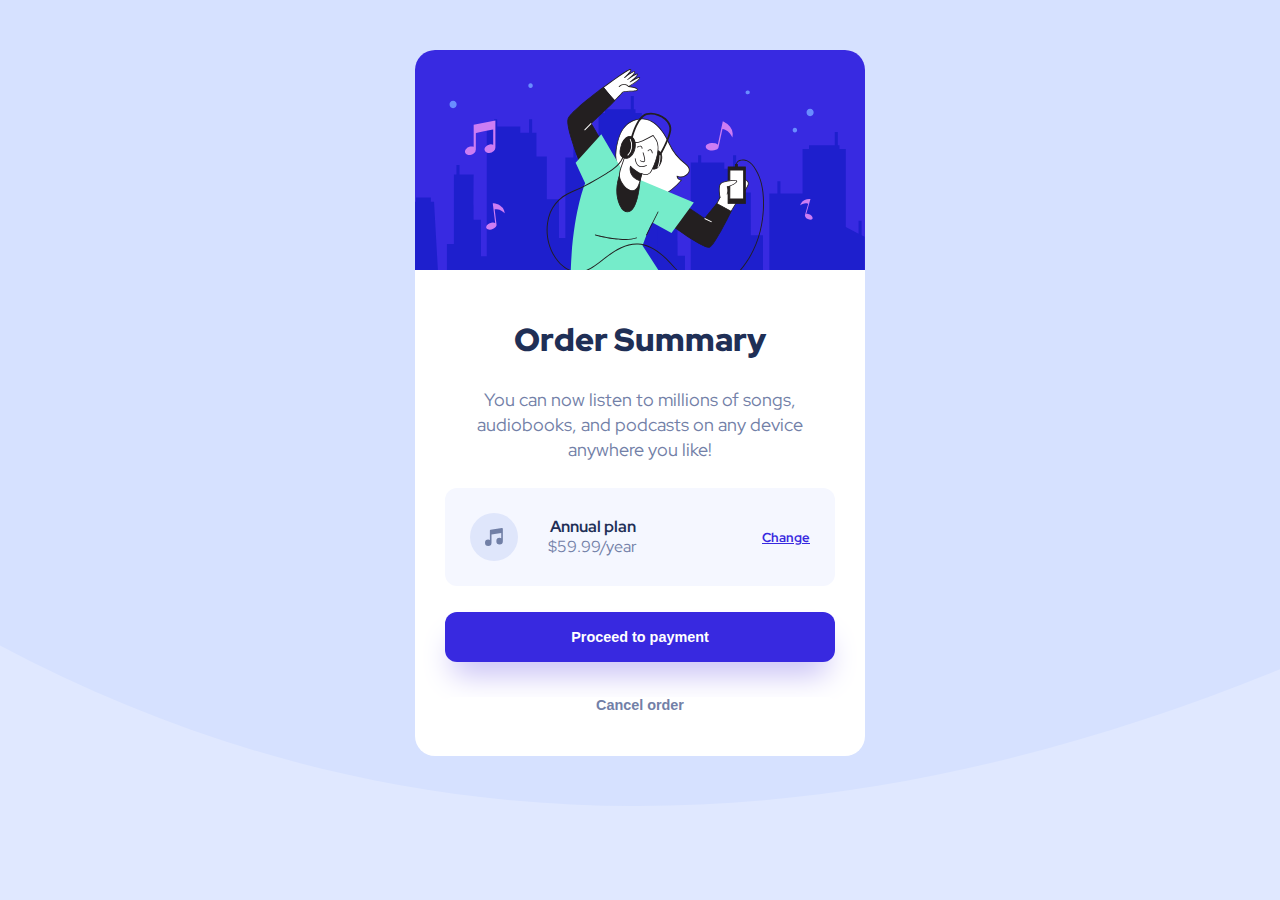
==== index1.html @ 705d6ed3 "created a new repository" ====
<!DOCTYPE html>
<html lang="en">
<head>
    <meta charset="UTF-8">
    <meta http-equiv="X-UA-Compatible" content="IE-edge">
    <meta name="viewport" content="width=device-width, initial-scale=1.0">
    <link rel="stylesheet" href="styles.css">
    <title>Order Summary Component</title>
</head>
<body>
    <div class="card">
        <img class="hero-img" src="images/illustration-hero.svg" alt="illustration-hero">

        <div class="container">
            <h2 class="title">Order Summary</h2>

            <p class="order-description">You can now listen to millions of songs, audiobooks, and podcasts on any 
            device anywhere you like!</p>

            <div class="plan-container">
                <img src="images/icon-music.svg" alt="icon">
                <div class="plan-description">
                    <strong>Annual plan</strong>
                    <p>$59.99/year</p>
                </div>
                <a href="#">Change</a>
            </div>

            <button class="proceed-button">Proceed to payment</button>
            <button class="cancel-button">Cancel order</button>
        </div>
        
    </div>
</body>
</html>
---- styles.css ----
@import url('https://fonts.googleapis.com/css2?family=Fugaz+One&family=Nunito&family=Raleway:ital,wght@0,100;0,200;0,300;0,400;0,500;0,600;0,700;0,800;0,900;1,100;1,200;1,300;1,400;1,500;1,600;1,700;1,800;1,900&family=Red+Hat+Display:ital,wght@0,300;0,400;0,500;0,600;0,700;0,800;0,900;1,300;1,400;1,500;1,600;1,700;1,800;1,900&display=swap');


*{
    margin: 0;
    padding: 0;
    box-sizing: border-box;
}

:root{
    --Pale-blue: hsl(225, 100%, 94%);
    --Bright-blue: hsl(245, 75%, 52%);

    /*Neutral*/

    --Very-pale-blue: hsl(225, 100%, 98%);
    --Desaturated-blue: hsl(224, 23%, 55%);
    --Dark-blue: hsl(223, 47%, 23%);
}

body{
    background-image: url(images/pattern-background-desktop.svg);
    background-repeat: no-repeat;
    background-size: cover;
    background-color: var(--Pale-blue);
    font-size: 16px;
    font-family: "Red Hat Display", sans-serif;
}

.card{
    width: 450px;
    color: var(--Desaturated-blue);
    border-radius: 20px;
    overflow: hidden;
    background-color: white;
    margin: 50px auto;
}

.title{
    color: var(--Dark-blue);
    font-weight: 900;
    font-size: 32px;
}

.hero-img{
    width: 100%;
    
}

.container{
    padding: 30px;
    display: flex;
    flex-direction: column;
    justify-content: center;
    text-align: center;
    font-size: 18px;
}

.container > *{
    margin: 13px 0;
}

.order-description{
    line-height: 25px;
}

.plan-container{
    font-size: 16px;
    background-color: var(--Very-pale-blue);
    padding: 25px;
    border-radius: 12px;
    display: flex;
    flex-direction: row;
    justify-content: space-between;
    align-items: center;
}

.plan-container a{
    color: var(--Bright-blue);
    font-size: 13px;
    font-weight: 700;
}

.plan-container a:hover{
    opacity: 0.7;
    text-decoration: none;
}

.plan-container strong{
    color: var(--Dark-blue);
}

.plan-description{
    line-height: 20px;
    margin-right: 95px;
}

.proceed-button{
    background-color: var(--Bright-blue);
    pad: 1rem 0;
    color: white;
    box-shadow: 0 20px 30px -8px rgb(197 189 245);
    width: 100%;
    height: 50px;
    border: none;
    font-weight: 700;
    cursor: pointer;
    font-size: 0.9rem;
    border-radius: 12px;
}

.proceed-button:hover{
    opacity: 0.7;
}

.cancel-button{
    background-color: white;
    color: var(--Desaturated-blue);
    border: none;
    margin-top: 22px;
    width: 100%;
    font-weight: 700;
    font-size: 0.9rem;
    border-radius: 12px;
    cursor: pointer;
}

.cancel-button:hover{
    color: black;
}
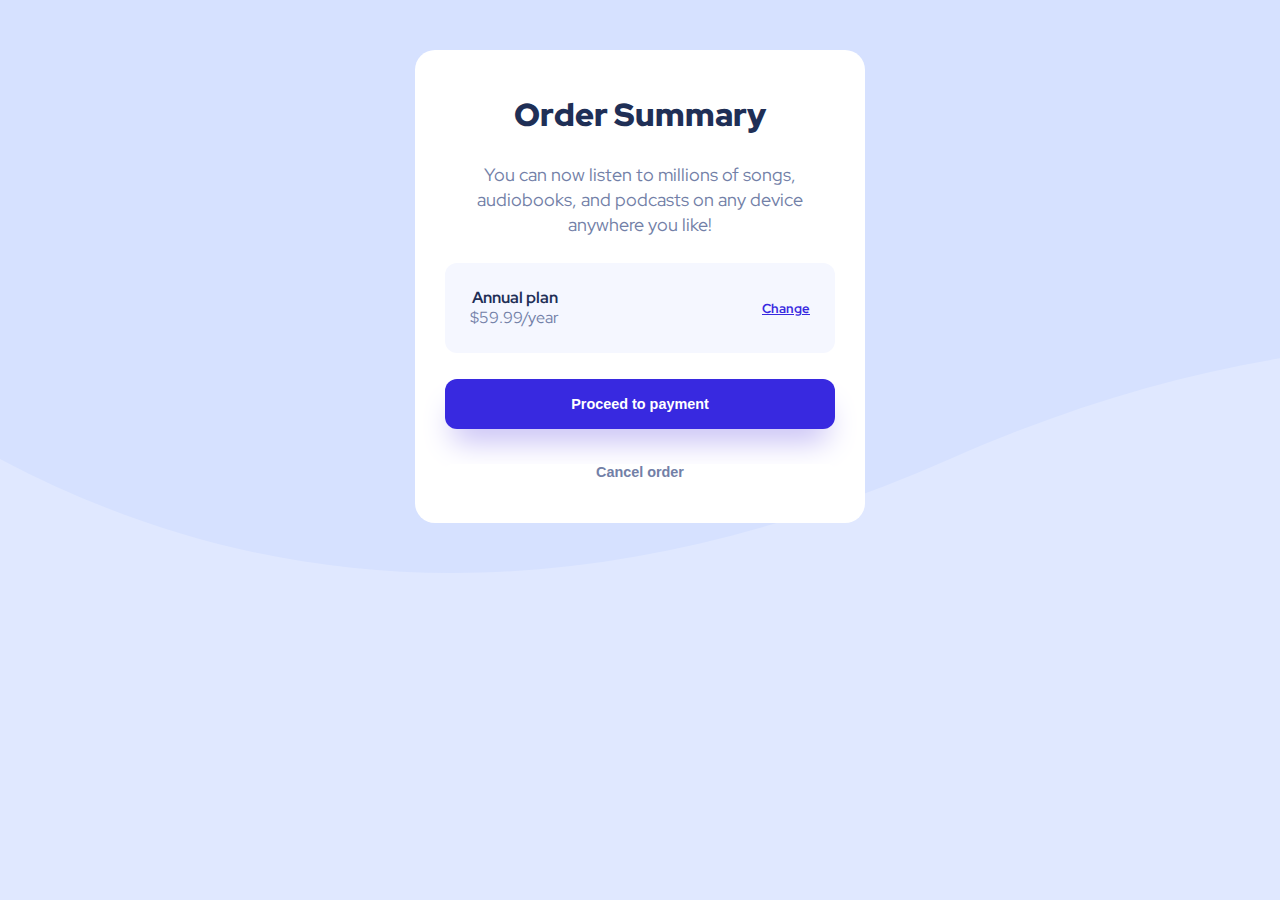
==== commit 87bbb65f: "Update index1.html" ====
--- a/index1.html
+++ b/index1.html
@@ -9,7 +9,7 @@
 </head>
 <body>
     <div class="card">
-        <img class="hero-img" src="images/illustration-hero.svg" alt="illustration-hero">
+<!--         <img class="hero-img" src="images/illustration-hero.svg" alt="illustration-hero"> -->
 
         <div class="container">
             <h2 class="title">Order Summary</h2>
@@ -18,7 +18,7 @@
             device anywhere you like!</p>
 
             <div class="plan-container">
-                <img src="images/icon-music.svg" alt="icon">
+<!--                 <img src="images/icon-music.svg" alt="icon"> -->
                 <div class="plan-description">
                     <strong>Annual plan</strong>
                     <p>$59.99/year</p>
@@ -32,4 +32,4 @@
         
     </div>
 </body>
-</html>+</html>
